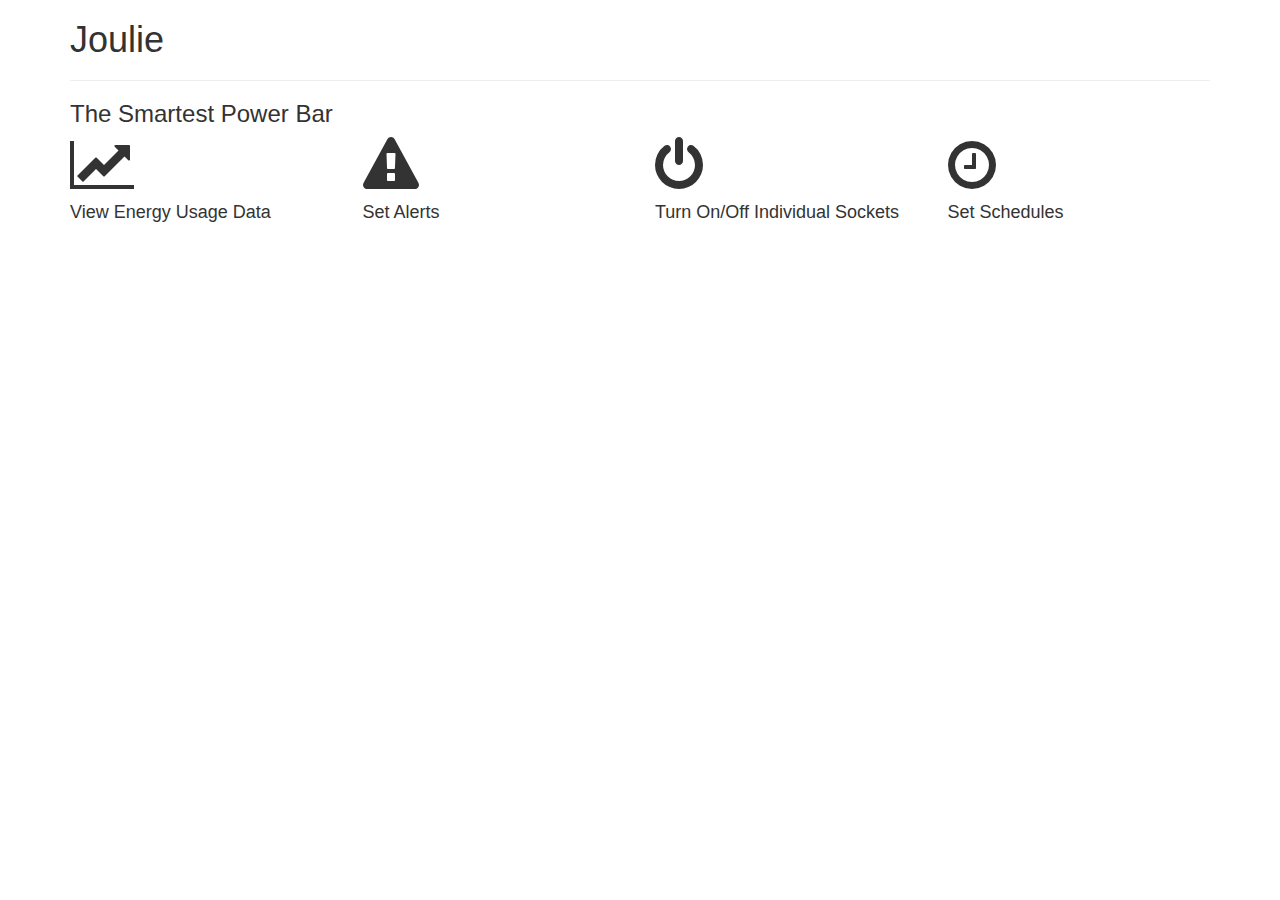
==== docs/index.html @ a8322b4c "moved index and wiki.css files" ====
<!DOCTYPE html>
<html>
<head>
	<title>Joulie</title>
	<link href="https://fonts.googleapis.com/css?family=Lato:400,700" rel="stylesheet">
	<link rel="stylesheet" type="text/css" href="https://maxcdn.bootstrapcdn.com/bootstrap/3.3.7/css/bootstrap.min.css">
	<link rel="stylesheet" type="text/css" href="wiki.css">
	<link rel="stylesheet" href="https://maxcdn.bootstrapcdn.com/font-awesome/4.4.0/css/font-awesome.min.css">	
</head>
<body>

<div class="container">
	<div class="row">
		<div class="col-lg-12">
			<div id="title">
				<h1>Joulie</h1>
				<hr>
				<h3>The Smartest Power Bar</h3>				
			</div>
		</div>
	</div>
	<div class="row features">
		<div class="col-lg-3 col-sm-6">
			<i class="fa fa-line-chart fa-4x" aria-hidden="true"></i>
			<h4>View Energy Usage Data</h4>
		</div>
		<div class="col-lg-3 col-sm-6">
			<i class="fa fa-exclamation-triangle fa-4x" aria-hidden="true"></i>
			<h4>Set Alerts</h4>
		</div>
		<div class="col-lg-3 col-sm-6">
			<i class="fa fa-power-off fa-4x" aria-hidden="true"></i>
			<h4>Turn On/Off Individual Sockets</h4>
		</div>
		<div class="col-lg-3 col-sm-6">
			<i class="fa fa-clock-o fa-4x" aria-hidden="true"></i>
			<h4>Set Schedules</h4>
		</div>
	</div>
</div>


</body>
</html>
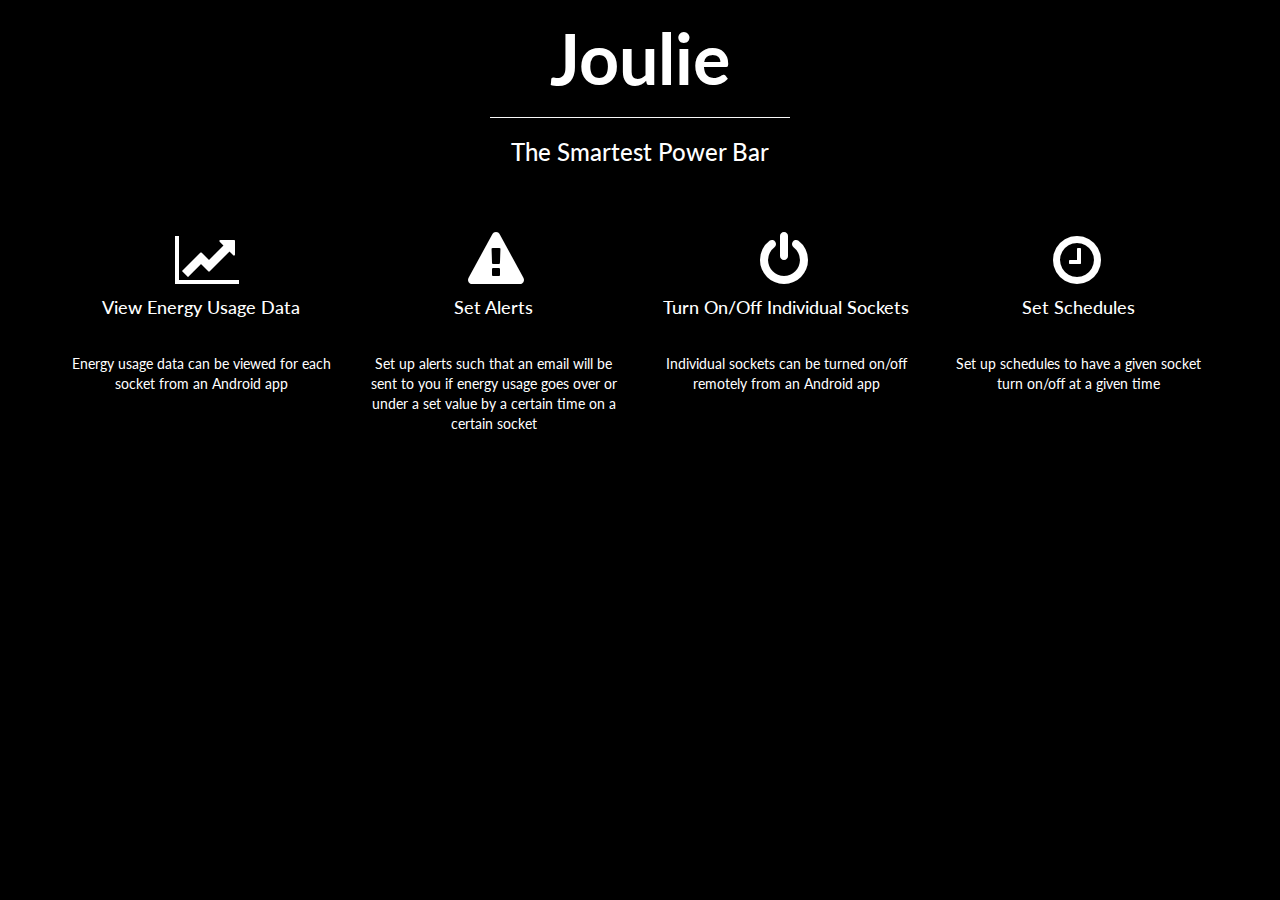
==== commit c8e2fd08: "Add descriptions to features" ====
--- a/docs/index.html
+++ b/docs/index.html
@@ -4,7 +4,7 @@
 	<title>Joulie</title>
 	<link href="https://fonts.googleapis.com/css?family=Lato:400,700" rel="stylesheet">
 	<link rel="stylesheet" type="text/css" href="https://maxcdn.bootstrapcdn.com/bootstrap/3.3.7/css/bootstrap.min.css">
-	<link rel="stylesheet" type="text/css" href="wiki.css">
+	<link rel="stylesheet" type="text/css" href="index.css">
 	<link rel="stylesheet" href="https://maxcdn.bootstrapcdn.com/font-awesome/4.4.0/css/font-awesome.min.css">	
 </head>
 <body>
@@ -23,18 +23,22 @@
 		<div class="col-lg-3 col-sm-6">
 			<i class="fa fa-line-chart fa-4x" aria-hidden="true"></i>
 			<h4>View Energy Usage Data</h4>
+			<p>Energy usage data can be viewed for each socket from an Android app</p>
 		</div>
 		<div class="col-lg-3 col-sm-6">
 			<i class="fa fa-exclamation-triangle fa-4x" aria-hidden="true"></i>
 			<h4>Set Alerts</h4>
+			<p>Set up alerts such that an email will be sent to you if energy usage goes over or under a set value by a certain time on a certain socket</p>
 		</div>
 		<div class="col-lg-3 col-sm-6">
 			<i class="fa fa-power-off fa-4x" aria-hidden="true"></i>
 			<h4>Turn On/Off Individual Sockets</h4>
+			<p>Individual sockets can be turned on/off remotely from an Android app</p>
 		</div>
 		<div class="col-lg-3 col-sm-6">
 			<i class="fa fa-clock-o fa-4x" aria-hidden="true"></i>
 			<h4>Set Schedules</h4>
+			<p>Set up schedules to have a given socket turn on/off at a given time</p>
 		</div>
 	</div>
 </div>
--- a/docs/index.css
+++ b/docs/index.css
@@ -0,0 +1,40 @@
+body {
+	background: black;	
+	font-family: 'Lato', sans-serif;
+	color: white; 
+}
+
+h1 {
+	font-weight: 700;
+	font-size: 5em;
+}
+
+hr {
+	width: 300px;
+	border-top: 1px solid #f8f8f8;
+	border-bottom: 1px solid rgba(0,0,0,0.2);
+}
+
+#title {
+	text-align: center;	
+	text-shadow: 0px 4px 3px rgba(0, 0, 0, 0.4), 
+				0px 8px 13px rgba(0, 0, 0, 0.1),
+				0px 18px 23px rgba(0, 0, 0, 0.1);
+}
+
+h4 {
+	padding-bottom: 10%;
+	text-align: center;
+}
+
+.features {
+	padding-top: 5%;
+}
+
+i {
+	padding-left: 40%;
+}
+
+p {
+	text-align: center;
+}
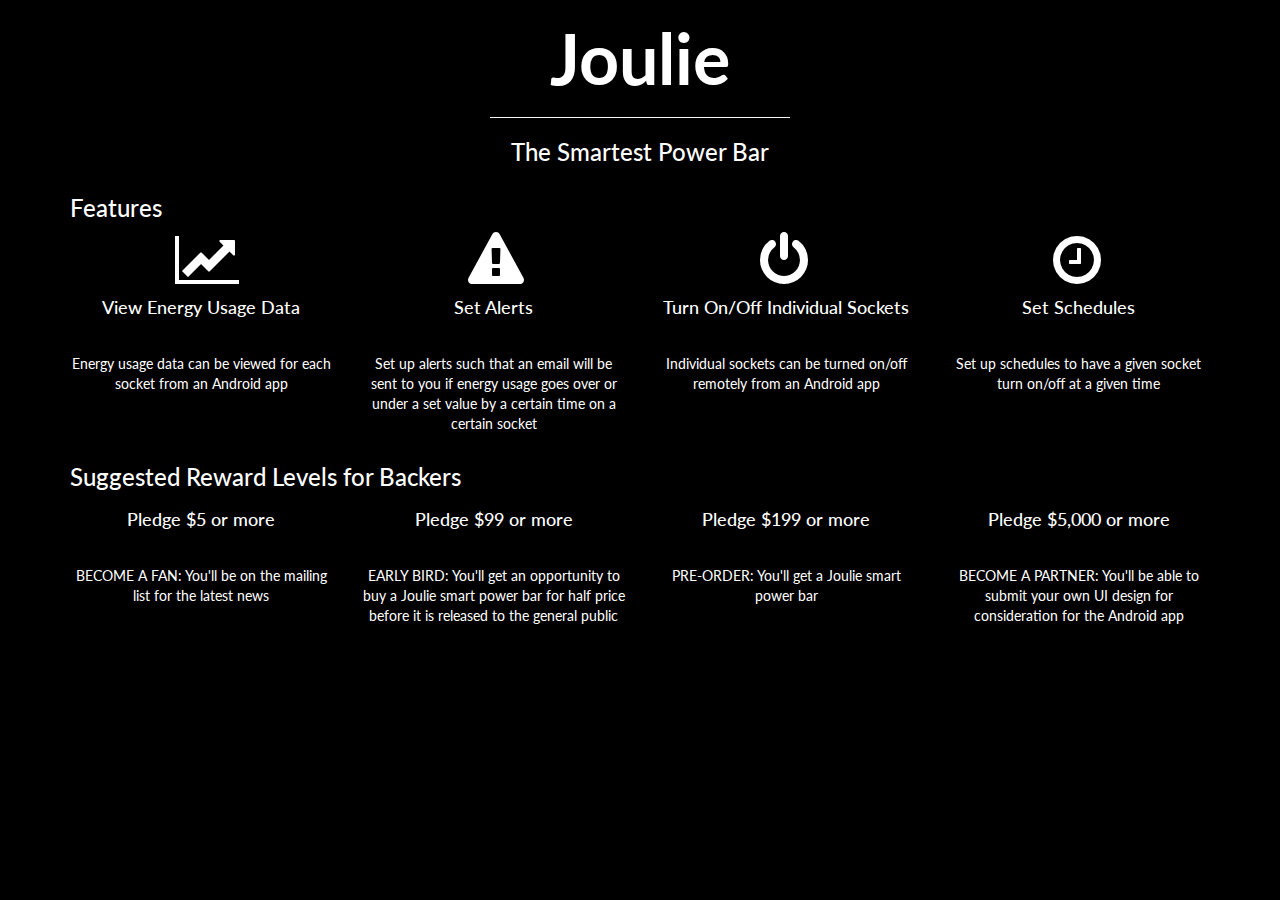
==== commit d2ee79af: "Finish reward levels section" ====
--- a/docs/index.html
+++ b/docs/index.html
@@ -19,7 +19,14 @@
 			</div>
 		</div>
 	</div>
-	<div class="row features">
+	<div class="row">
+		<div class="col-lg-12">
+			<div class="subtitle">
+				<h3>Features</h3>				
+			</div>
+		</div>
+	</div>
+	<div class="row">
 		<div class="col-lg-3 col-sm-6">
 			<i class="fa fa-line-chart fa-4x" aria-hidden="true"></i>
 			<h4>View Energy Usage Data</h4>
@@ -41,6 +48,31 @@
 			<p>Set up schedules to have a given socket turn on/off at a given time</p>
 		</div>
 	</div>
+	<div class="row">
+		<div class="col-lg-12">
+			<div class="subtitle">
+				<h3>Suggested Reward Levels for Backers</h3>				
+			</div>
+		</div>
+	</div>
+	<div class="row">
+		<div class="col-lg-3 col-sm-6">
+			<h4>Pledge $5 or more</h4>
+			<p>BECOME A FAN: You'll be on the mailing list for the latest news</p>
+		</div>
+		<div class="col-lg-3 col-sm-6">
+			<h4>Pledge $99 or more</h4>
+			<p>EARLY BIRD: You'll get an opportunity to buy a Joulie smart power bar for half price before it is released to the general public</p>
+		</div>
+		<div class="col-lg-3 col-sm-6">
+			<h4>Pledge $199 or more</h4>
+			<p>PRE-ORDER: You'll get a Joulie smart power bar</p>
+		</div>
+		<div class="col-lg-3 col-sm-6">
+			<h4>Pledge $5,000 or more</h4></p>
+			<p>BECOME A PARTNER: You'll be able to submit your own UI design for consideration for the Android app</p>
+		</div>
+	</div>
 </div>
 
 
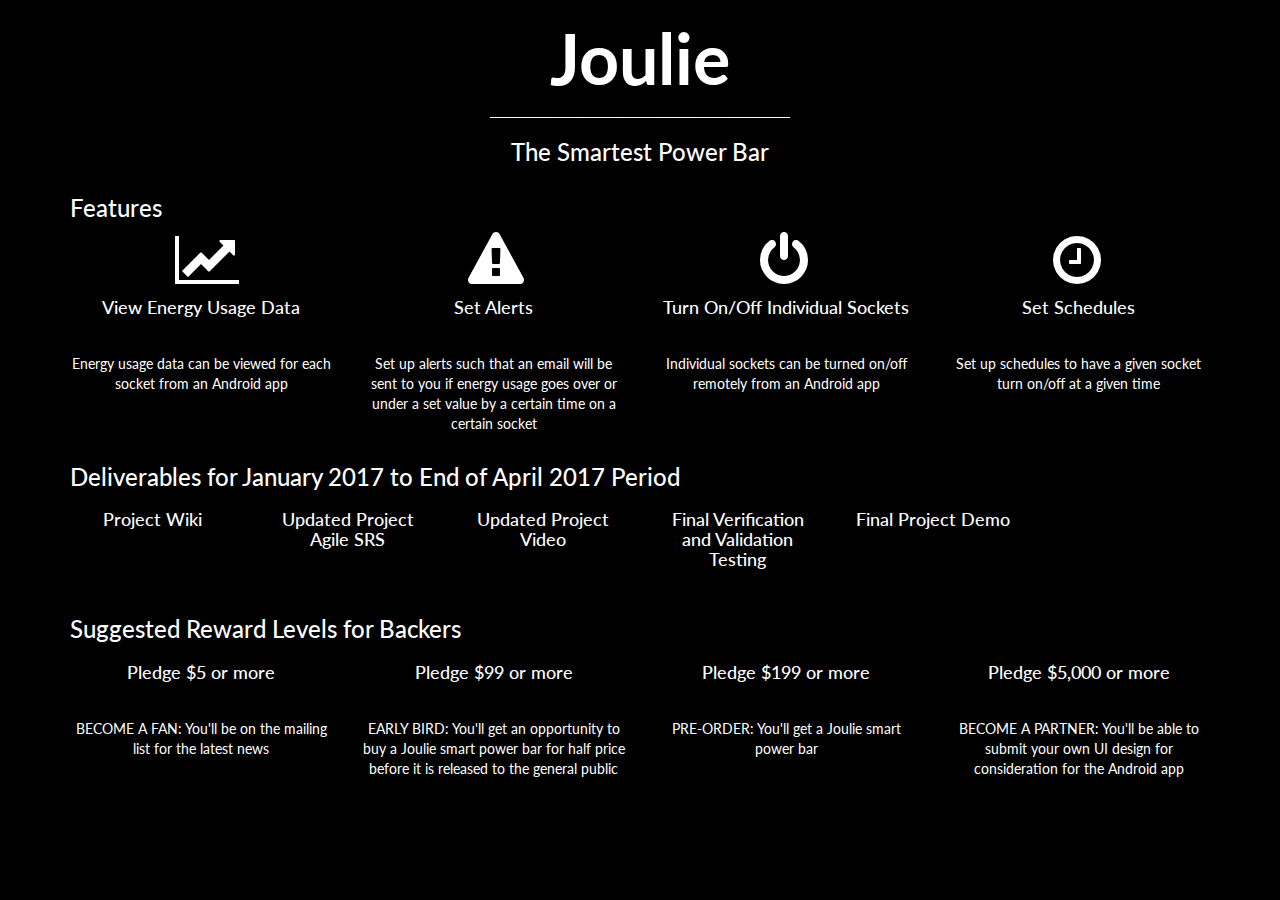
==== commit 407bd359: "Add deliverables section to wiki" ====
--- a/docs/index.html
+++ b/docs/index.html
@@ -51,6 +51,30 @@
 	<div class="row">
 		<div class="col-lg-12">
 			<div class="subtitle">
+				<h3>Deliverables for January 2017 to End of April 2017 Period</h3>				
+			</div>
+		</div>
+	</div>
+	<div class="row">
+		<div class="col-sm-2">
+			<h4>Project Wiki</h4>			
+		</div>
+		<div class="col-sm-2">
+			<h4>Updated Project Agile SRS</h4>			
+		</div>
+		<div class="col-sm-2">
+			<h4>Updated Project Video</h4>			
+		</div>
+		<div class="col-sm-2">
+			<h4>Final Verification and Validation Testing</h4></p>			
+		</div>
+		<div class="col-sm-2">
+			<h4>Final Project Demo</h4></p>			
+		</div>
+	</div>
+	<div class="row">
+		<div class="col-lg-12">
+			<div class="subtitle">
 				<h3>Suggested Reward Levels for Backers</h3>				
 			</div>
 		</div>
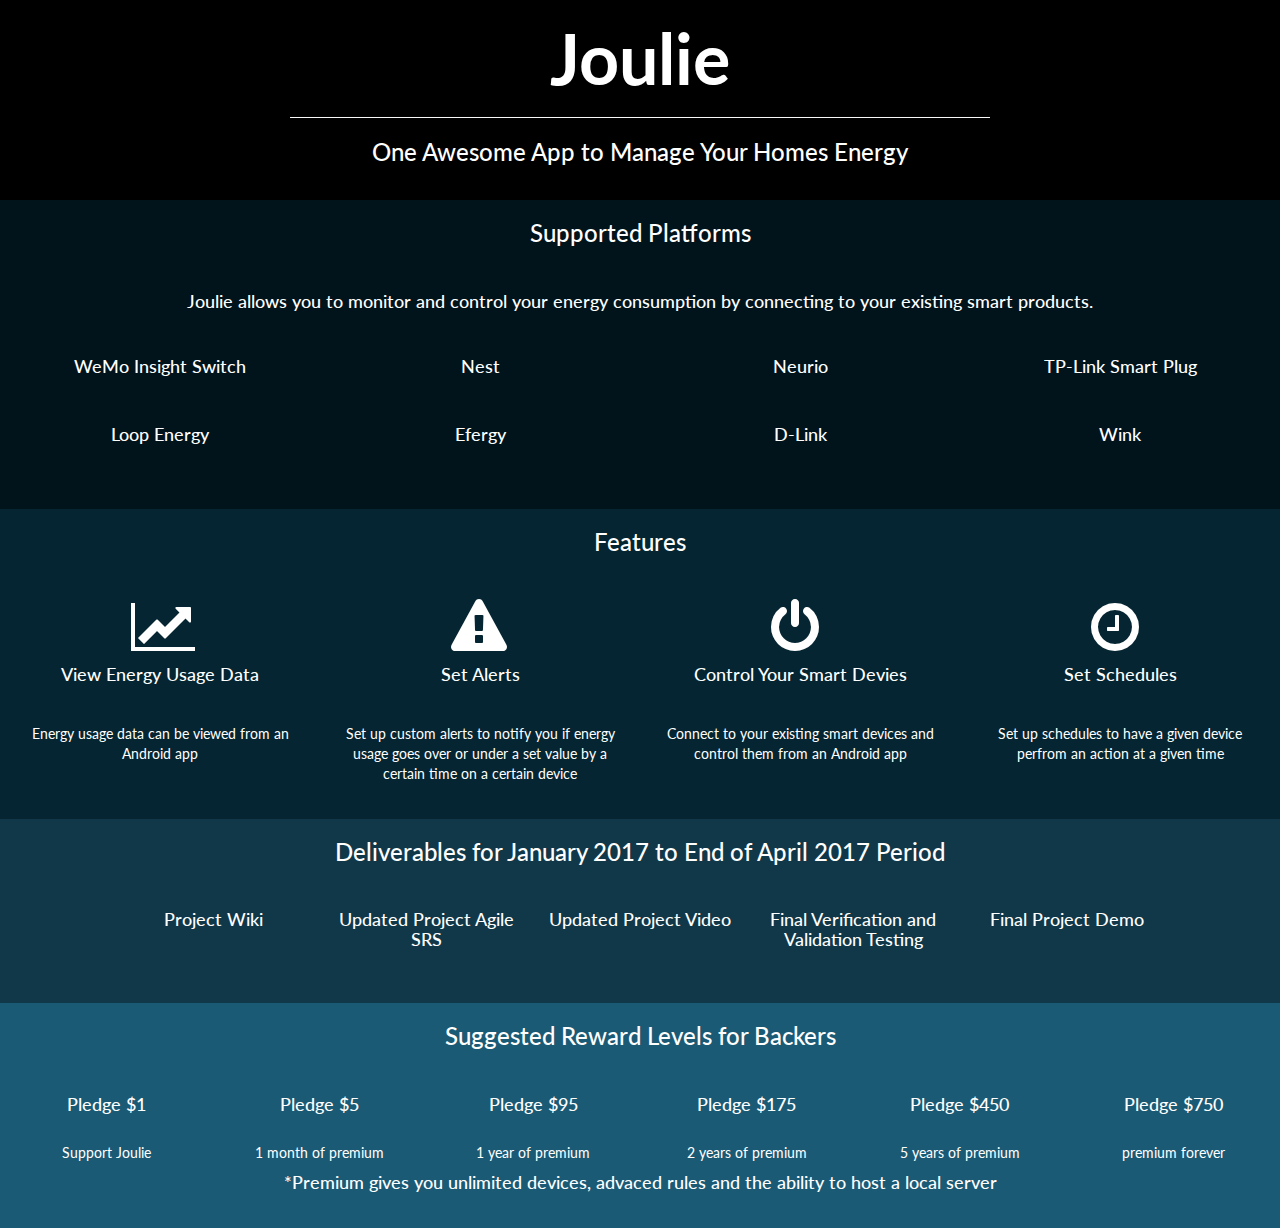
==== commit dca92e8e: "added supported platforms, and modified pricing to kickstarter page" ====
--- a/docs/index.html
+++ b/docs/index.html
@@ -9,96 +9,147 @@
 </head>
 <body>
 
-<div class="container">
+<div class="container-fluid">
 	<div class="row">
 		<div class="col-lg-12">
 			<div id="title">
 				<h1>Joulie</h1>
 				<hr>
-				<h3>The Smartest Power Bar</h3>				
+				<h3>One Awesome App to Manage Your Homes Energy</h3>
 			</div>
 		</div>
 	</div>
-	<div class="row">
-		<div class="col-lg-12">
-			<div class="subtitle">
-				<h3>Features</h3>				
-			</div>
-		</div>
-	</div>
-	<div class="row">
-		<div class="col-lg-3 col-sm-6">
-			<i class="fa fa-line-chart fa-4x" aria-hidden="true"></i>
-			<h4>View Energy Usage Data</h4>
-			<p>Energy usage data can be viewed for each socket from an Android app</p>
-		</div>
-		<div class="col-lg-3 col-sm-6">
-			<i class="fa fa-exclamation-triangle fa-4x" aria-hidden="true"></i>
-			<h4>Set Alerts</h4>
-			<p>Set up alerts such that an email will be sent to you if energy usage goes over or under a set value by a certain time on a certain socket</p>
-		</div>
-		<div class="col-lg-3 col-sm-6">
-			<i class="fa fa-power-off fa-4x" aria-hidden="true"></i>
-			<h4>Turn On/Off Individual Sockets</h4>
-			<p>Individual sockets can be turned on/off remotely from an Android app</p>
-		</div>
-		<div class="col-lg-3 col-sm-6">
-			<i class="fa fa-clock-o fa-4x" aria-hidden="true"></i>
-			<h4>Set Schedules</h4>
-			<p>Set up schedules to have a given socket turn on/off at a given time</p>
-		</div>
-	</div>
-	<div class="row">
-		<div class="col-lg-12">
-			<div class="subtitle">
-				<h3>Deliverables for January 2017 to End of April 2017 Period</h3>				
-			</div>
-		</div>
-	</div>
-	<div class="row">
-		<div class="col-sm-2">
-			<h4>Project Wiki</h4>			
-		</div>
-		<div class="col-sm-2">
-			<h4>Updated Project Agile SRS</h4>			
-		</div>
-		<div class="col-sm-2">
-			<h4>Updated Project Video</h4>			
-		</div>
-		<div class="col-sm-2">
-			<h4>Final Verification and Validation Testing</h4></p>			
-		</div>
-		<div class="col-sm-2">
-			<h4>Final Project Demo</h4></p>			
-		</div>
-	</div>
-	<div class="row">
-		<div class="col-lg-12">
-			<div class="subtitle">
-				<h3>Suggested Reward Levels for Backers</h3>				
-			</div>
-		</div>
-	</div>
-	<div class="row">
-		<div class="col-lg-3 col-sm-6">
-			<h4>Pledge $5 or more</h4>
-			<p>BECOME A FAN: You'll be on the mailing list for the latest news</p>
-		</div>
-		<div class="col-lg-3 col-sm-6">
-			<h4>Pledge $99 or more</h4>
-			<p>EARLY BIRD: You'll get an opportunity to buy a Joulie smart power bar for half price before it is released to the general public</p>
-		</div>
-		<div class="col-lg-3 col-sm-6">
-			<h4>Pledge $199 or more</h4>
-			<p>PRE-ORDER: You'll get a Joulie smart power bar</p>
-		</div>
-		<div class="col-lg-3 col-sm-6">
-			<h4>Pledge $5,000 or more</h4></p>
-			<p>BECOME A PARTNER: You'll be able to submit your own UI design for consideration for the Android app</p>
-		</div>
-	</div>
+
+    <div class="row platforms">
+        <div class="col-lg-12">
+            <div class="subtitle">
+                <h3>Supported Platforms</h3>
+            </div>
+        </div>
+    </div>
+    <div class="row platforms">
+        <div class="col-lg-12">
+            <h4>Joulie allows you to monitor and control your energy consumption by connecting to your existing smart products.</h4>
+        </div>
+    </div>
+    <div class="row platforms">
+        <div class="col-lg-3 col-sm-6">
+            <h4 class="title">WeMo Insight Switch</h4>
+        </div>
+        <div class="col-lg-3 col-sm-6">
+            <h4 class="title">Nest</h4>
+        </div>
+        <div class="col-lg-3 col-sm-6">
+            <h4 class="title">Neurio</h4>
+        </div>
+        <div class="col-lg-3 col-sm-6">
+            <h4 class="title">TP-Link Smart Plug</h4>
+        </div>
+        <div class="col-lg-3 col-sm-6">
+            <h4 class="title">Loop Energy</h4>
+        </div>
+        <div class="col-lg-3 col-sm-6">
+            <h4 class="title">Efergy</h4>
+        </div>
+        <div class="col-lg-3 col-sm-6">
+            <h4 class="title">D-Link</h4>
+        </div>
+        <div class="col-lg-3 col-sm-6">
+            <h4 class="title">Wink</h4>
+        </div>
+    </div>
+    <div class="row features">
+        <div class="col-lg-12">
+            <div class="subtitle">
+                <h3>Features</h3>
+            </div>
+        </div>
+    </div>
+    <div class="row features">
+        <div class="col-lg-3 col-sm-6">
+            <i class="fa fa-line-chart fa-4x" aria-hidden="true"></i>
+            <h4 class="title">View Energy Usage Data</h4>
+            <p>Energy usage data can be viewed from an Android app</p>
+        </div>
+        <div class="col-lg-3 col-sm-6">
+            <i class="fa fa-exclamation-triangle fa-4x" aria-hidden="true"></i>
+            <h4 class="title">Set Alerts</h4>
+            <p>Set up custom alerts to notify you if energy usage goes over or under a set value by a certain time on a certain device</p>
+        </div>
+        <div class="col-lg-3 col-sm-6">
+            <i class="fa fa-power-off fa-4x" aria-hidden="true"></i>
+            <h4 class="title">Control Your Smart Devies</h4>
+            <p>Connect to your existing smart devices and control them from an Android app</p>
+        </div>
+        <div class="col-lg-3 col-sm-6">
+            <i class="fa fa-clock-o fa-4x" aria-hidden="true"></i>
+            <h4 class="title">Set Schedules</h4>
+            <p>Set up schedules to have a given device perfrom an action at a given time</p>
+        </div>
+    </div>
+    <div class="row deliverables">
+        <div class="col-lg-12">
+            <div class="subtitle">
+                <h3>Deliverables for January 2017 to End of April 2017 Period</h3>
+            </div>
+        </div>
+    </div>
+    <div class="row deliverables">
+        <div class="col-sm-1">
+        </div>
+        <div class="col-sm-2">
+            <h4 class="title">Project Wiki</h4>
+        </div>
+        <div class="col-sm-2">
+            <h4 class="title">Updated Project Agile SRS</h4>
+        </div>
+        <div class="col-sm-2">
+            <h4 class="title">Updated Project Video</h4>
+        </div>
+        <div class="col-sm-2">
+            <h4 class="title">Final Verification and Validation Testing</h4></p>
+        </div>
+        <div class="col-sm-2">
+            <h4 class="title">Final Project Demo</h4></p>
+        </div>
+        <div class="col-sm-1">
+        </div>
+    </div>
+    <div class="row rewards">
+        <div class="col-lg-12">
+            <div class="subtitle">
+                <h3>Suggested Reward Levels for Backers</h3>
+            </div>
+        </div>
+    </div>
+    <div class="row rewards">
+        <div class="col-lg-2 col-sm-6">
+            <h4 class="title">Pledge $1</h4>
+            <p>Support Joulie</p>
+        </div>
+        <div class="col-lg-2 col-sm-6">
+            <h4 class="title">Pledge $5</h4>
+            <p>1 month of premium</p>
+        </div>
+        <div class="col-lg-2 col-sm-6">
+            <h4 class="title">Pledge $95</h4>
+            <p>1 year of premium</p>
+        </div>
+        <div class="col-lg-2 col-sm-6">
+            <h4 class="title">Pledge $175</h4>
+            <p>2 years of premium</p>
+        </div>
+        <div class="col-lg-2 col-sm-6">
+            <h4 class="title">Pledge $450</h4>
+            <p>5 years of premium</p>
+        </div>
+        <div class="col-lg-2 col-sm-6">
+            <h4 class="title">Pledge $750</h4>
+            <p>premium forever</p>
+        </div>
+            <h4>*Premium gives you unlimited devices, advaced rules and the ability to host a local server</h4>
+    </div>
+
 </div>
-
-
 </body>
 </html>
--- a/docs/index.css
+++ b/docs/index.css
@@ -10,7 +10,7 @@
 }
 
 hr {
-	width: 300px;
+	width: 700px;
 	border-top: 1px solid #f8f8f8;
 	border-bottom: 1px solid rgba(0,0,0,0.2);
 }
@@ -22,19 +22,56 @@
 				0px 18px 23px rgba(0, 0, 0, 0.1);
 }
 
+.subtitle {
+	text-align: center;		
+}
+
+.row {
+	padding-bottom: 2%;
+}
+
+
 h4 {
-	padding-bottom: 10%;
+	text-align: center;
+}
+h5 {
 	text-align: center;
 }
 
-.features {
-	padding-top: 5%;
-}
-
 i {
+	padding-top: 3%;
 	padding-left: 40%;
 }
 
 p {
 	text-align: center;
 }
+
+.platforms {
+	background-color: #01131B;
+}
+
+.features {
+	background-color: #042531;
+}
+
+.deliverables {
+	background-color: #113849 ;
+}
+
+.rewards {
+	background-color: #1B5A75 ;
+}
+
+.title {
+	padding-bottom: 10%;
+}
+
+img {
+	padding: 5px;
+	max-width: 25%;
+	max-height: 25%;
+	margin-left: auto;
+	margin-right: auto
+
+}
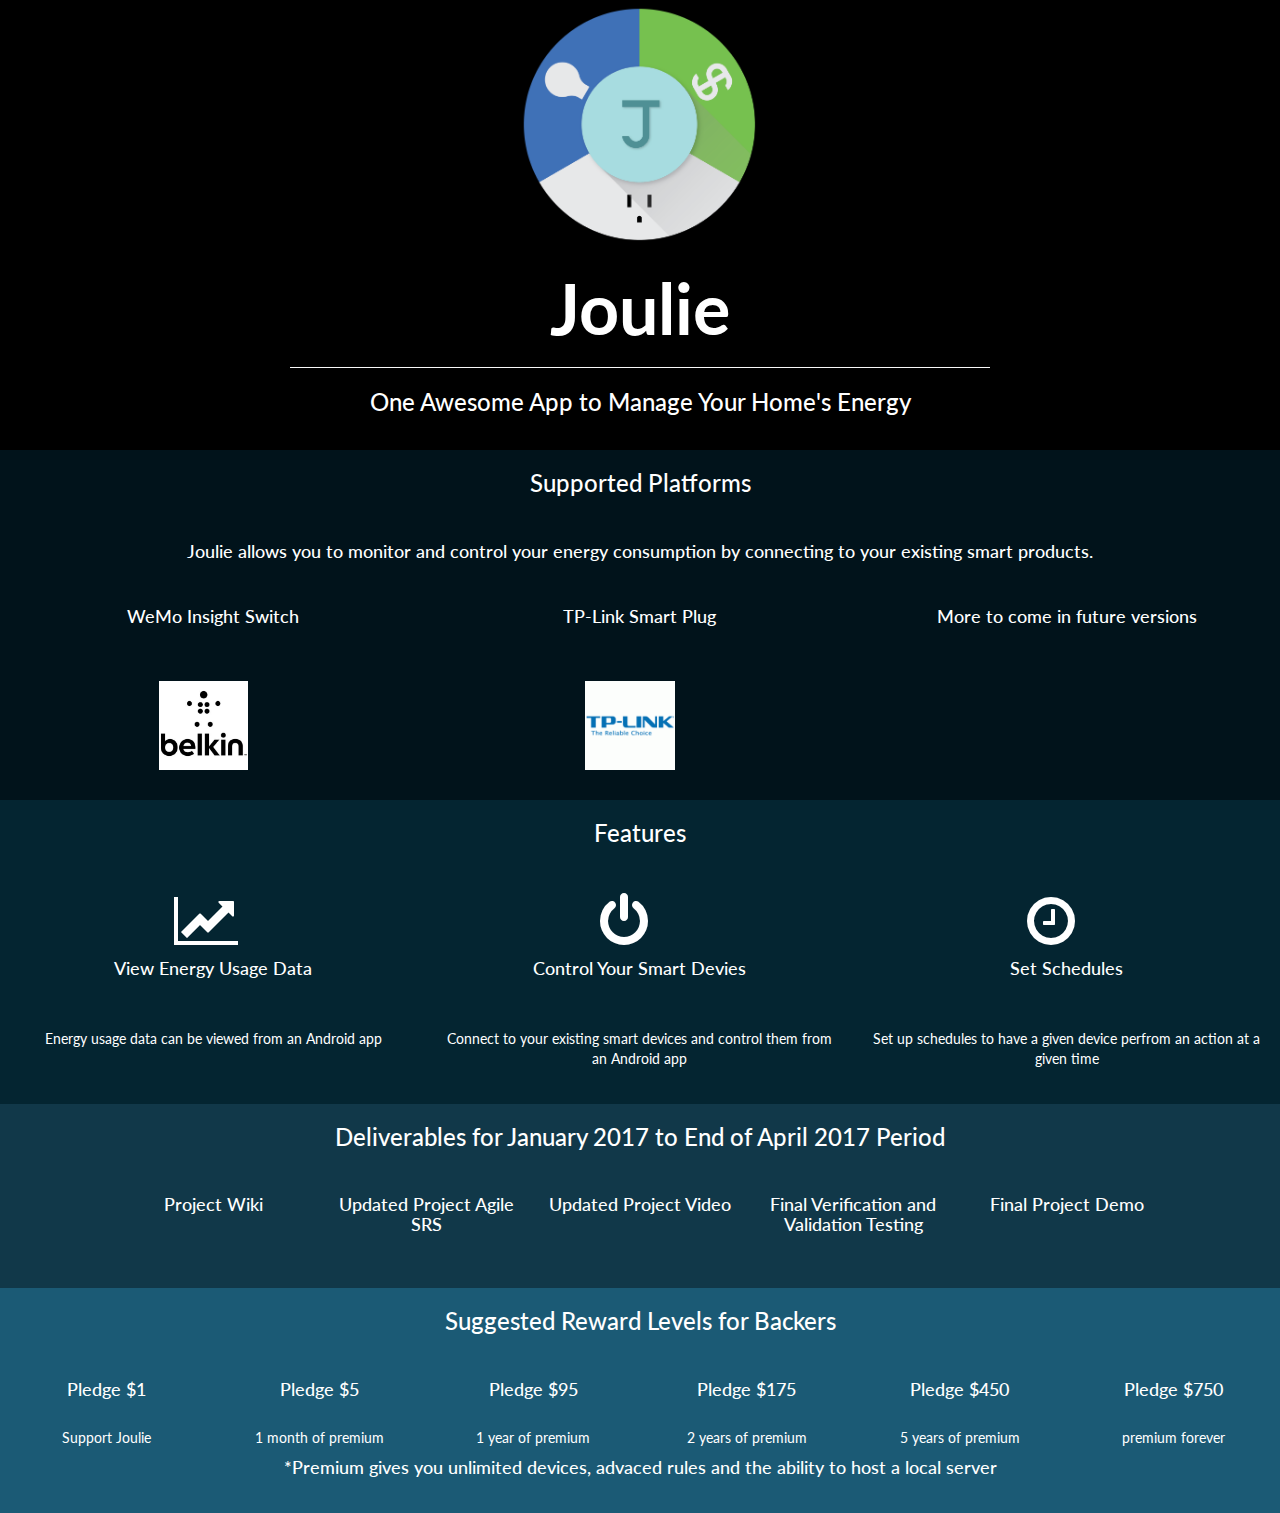
==== commit c0febd62: "update wiki" ====
--- a/docs/index.html
+++ b/docs/index.html
@@ -13,9 +13,10 @@
 	<div class="row">
 		<div class="col-lg-12">
 			<div id="title">
+				<img id="Joulie_logo" src="./assets/Joulie_high.png">
 				<h1>Joulie</h1>
 				<hr>
-				<h3>One Awesome App to Manage Your Homes Energy</h3>
+				<h3>One Awesome App to Manage Your Home's Energy</h3>
 			</div>
 		</div>
 	</div>
@@ -33,29 +34,16 @@
         </div>
     </div>
     <div class="row platforms">
-        <div class="col-lg-3 col-sm-6">
-            <h4 class="title">WeMo Insight Switch</h4>
-        </div>
-        <div class="col-lg-3 col-sm-6">
-            <h4 class="title">Nest</h4>
-        </div>
-        <div class="col-lg-3 col-sm-6">
-            <h4 class="title">Neurio</h4>
-        </div>
-        <div class="col-lg-3 col-sm-6">
+        <div class="col-lg-4 col-sm-6">
+            <h4 class="title">WeMo Insight Switch</h4>   
+            <img class="logo" src="./assets/Belkin_logo.jpg">        
+        </div>        
+        <div class="col-lg-4 col-sm-6">
             <h4 class="title">TP-Link Smart Plug</h4>
-        </div>
-        <div class="col-lg-3 col-sm-6">
-            <h4 class="title">Loop Energy</h4>
-        </div>
-        <div class="col-lg-3 col-sm-6">
-            <h4 class="title">Efergy</h4>
-        </div>
-        <div class="col-lg-3 col-sm-6">
-            <h4 class="title">D-Link</h4>
-        </div>
-        <div class="col-lg-3 col-sm-6">
-            <h4 class="title">Wink</h4>
+            <img class="logo" src="./assets/TPLink_logo.gif">
+        </div>        
+        <div class="col-lg-4 col-sm-6">
+            <h4 class="title">More to come in future versions</h4>
         </div>
     </div>
     <div class="row features">
@@ -66,22 +54,17 @@
         </div>
     </div>
     <div class="row features">
-        <div class="col-lg-3 col-sm-6">
+        <div class="col-lg-4 col-sm-6">
             <i class="fa fa-line-chart fa-4x" aria-hidden="true"></i>
             <h4 class="title">View Energy Usage Data</h4>
             <p>Energy usage data can be viewed from an Android app</p>
-        </div>
-        <div class="col-lg-3 col-sm-6">
-            <i class="fa fa-exclamation-triangle fa-4x" aria-hidden="true"></i>
-            <h4 class="title">Set Alerts</h4>
-            <p>Set up custom alerts to notify you if energy usage goes over or under a set value by a certain time on a certain device</p>
-        </div>
-        <div class="col-lg-3 col-sm-6">
+        </div>        
+        <div class="col-lg-4 col-sm-6">
             <i class="fa fa-power-off fa-4x" aria-hidden="true"></i>
             <h4 class="title">Control Your Smart Devies</h4>
             <p>Connect to your existing smart devices and control them from an Android app</p>
         </div>
-        <div class="col-lg-3 col-sm-6">
+        <div class="col-lg-4 col-sm-6">
             <i class="fa fa-clock-o fa-4x" aria-hidden="true"></i>
             <h4 class="title">Set Schedules</h4>
             <p>Set up schedules to have a given device perfrom an action at a given time</p>
--- a/docs/index.css
+++ b/docs/index.css
@@ -75,3 +75,12 @@
 	margin-right: auto
 
 }
+
+.logo {
+	margin-left: 35%;
+}
+
+#Joulie_logo {
+	margin-left: 5%;
+	margin-bottom: -5%;
+}